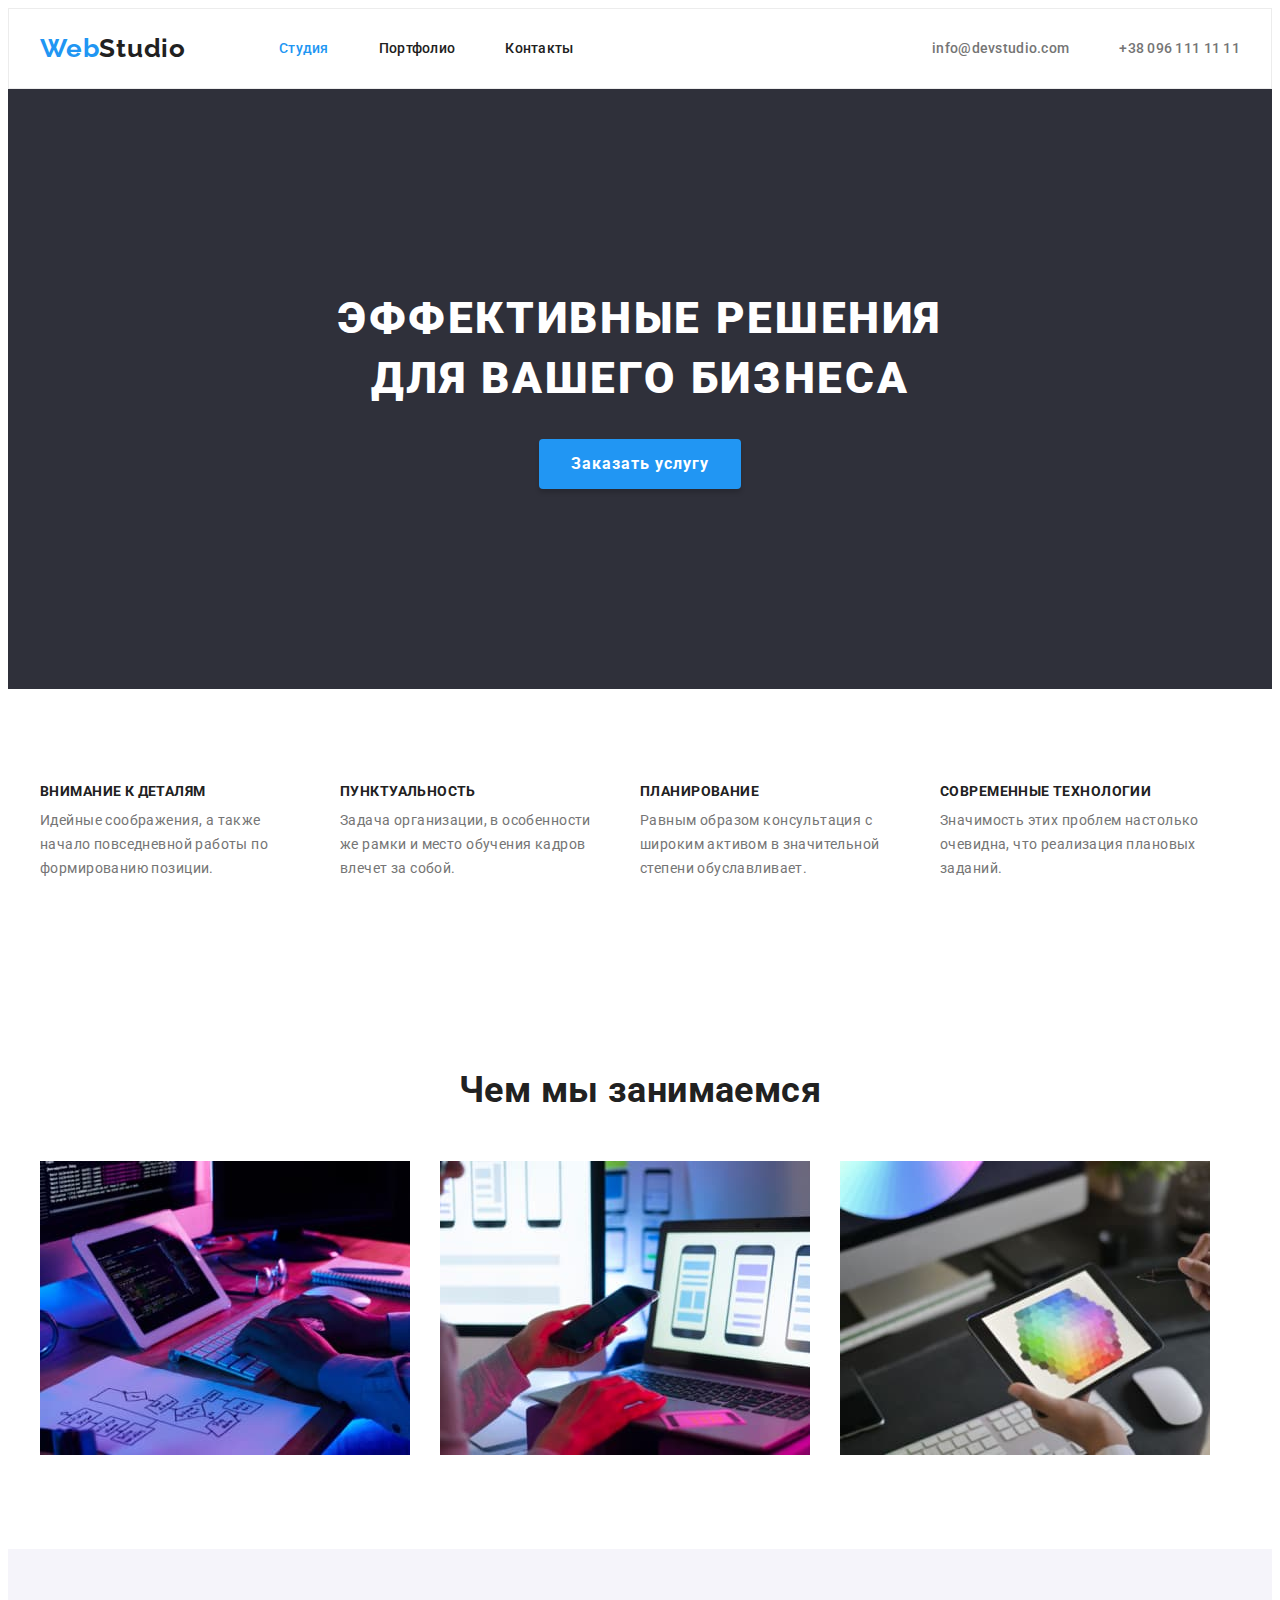
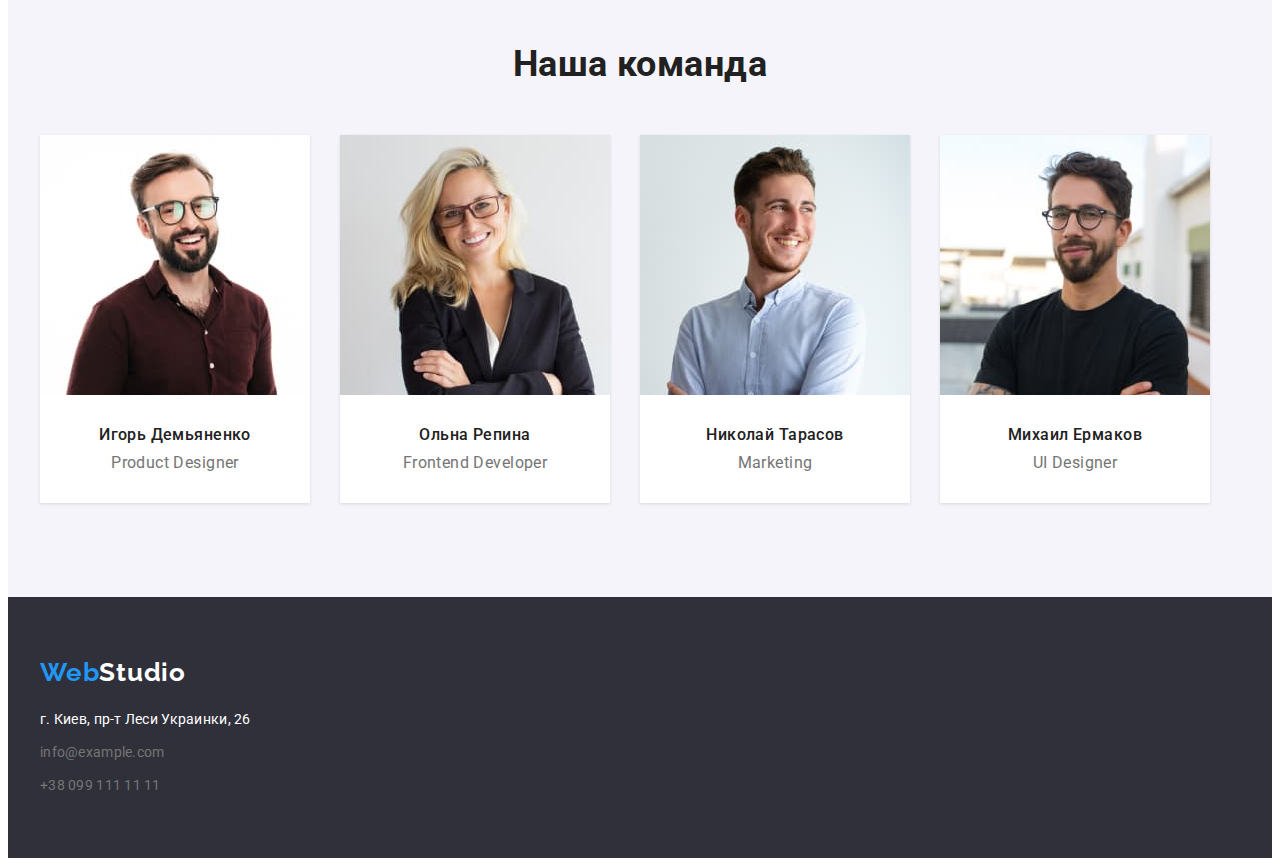
==== index.html @ 75e48bdc "clone from v.007" ====
<!DOCTYPE html>
<html lang="ru">
  <head>
    <meta charset="UTF-8" />
    <meta http-equiv="X-UA-Compatible" content="IE=edge" />
    <meta name="viewport" content="width=device-width, initial-scale=1.0" />
    <link rel="preconnect" href="https://fonts.googleapis.com" />
    <link rel="preconnect" href="https://fonts.gstatic.com" crossorigin />
    <link
      href="https://fonts.googleapis.com/css2?family=Raleway:wght@700&family=Roboto:wght@400;500;700;900&display=swap"
      rel="stylesheet"
    />
    <link
      rel="stylesheet"
      href="https://cdnjs.cloudflare.com/ajax/libs/modern-normalize/1.1.0/modern-normalize.min.css"
      integrity="sha512-wpPYUAdjBVSE4KJnH1VR1HeZfpl1ub8YT/NKx4PuQ5NmX2tKuGu6U/JRp5y+Y8XG2tV+wKQpNHVUX03MfMFn9Q=="
      crossorigin="anonymous"
      referrerpolicy="no-referrer"
    />
    <link rel="stylesheet" href="./css/styless.css" />
    <title>Студия</title>
  </head>
  <body>
    <header class="header">
      <div class="container">
        <a class="log" href="./index.html"><span class="web">Web</span>Studio</a>
        <nav class="nav">
          <ul class="list">
            <li class="nav-link"><a class="link current" href="./index.html">Студия</a></li>
            <li class="nav-link"><a class="link" href="./portfolio.html">Портфолио</a></li>
            <li class="nav-link"><a class="link" href="#">Контакты</a></li>
          </ul>
        </nav>
        <ul class="list header-contact">
          <li class="contact-link">
            <a class="contact link" href="mailto:info@devstudio.com">info@devstudio.com</a>
          </li>
          <li class="contact-link">
            <a class="contact link" href="tel:+380961111111">+38 096 111 11 11</a>
          </li>
        </ul>
      </div>
    </header>

    <main>
      <section class="hero section">
        <div class="container">
          <h1 class="title">эффективные решения для вашего бизнеса</h1>
          <button class="button" type="button">Заказать услугу</button>
        </div>
      </section>

      <section class="specialties section">
        <div class="container">
          <h2 class="title visually-hidden">Особенности</h2>
          <ul class="list">
            <li class="list-item">
              <h3 class="title">Внимание к деталям</h3>
              <p>
                Идейные соображения, а также начало повседневной работы по формированию позиции.
              </p>
            </li>
            <li class="list-item">
              <h3 class="title">Пунктуальность</h3>
              <p>
                Задача организации, в особенности же рамки и место обучения кадров влечет за собой.
              </p>
            </li>
            <li class="list-item">
              <h3 class="title">Планирование</h3>
              <p>
                Равным образом консультация с широким активом в значительной степени обуславливает.
              </p>
            </li>
            <li class="list-item">
              <h3 class="title">Современные технологии</h3>
              <p>Значимость этих проблем настолько очевидна, что реализация плановых заданий.</p>
            </li>
          </ul>
        </div>
      </section>

      <section class="wework section">
        <div class="container">
          <h2 class="title">Чем мы занимаемся</h2>
          <ul class="list">
            <li class="list-item">
              <img src="./images/work/img-1.jpg" alt="Написание кода" width="370" height="295" />
            </li>
            <li class="list-item">
              <img
                src="./images/work/img-2.jpg"
                alt="Робота з интерфейсом"
                width="370"
                height="295"
              />
            </li>
            <li class="list-item">
              <img
                src="./images/work/img-3.jpg"
                alt="Графическое оформление"
                width="370"
                height="295"
              />
            </li>
          </ul>
        </div>
      </section>

      <section class="team section">
        <div class="container">
          <h2 class="title team-title">Наша команда</h2>
          <ul class="list">
            <li class="list-unit">
              <img
                class="unit-img"
                src="./images/members/member-1.jpg"
                alt="Игорь Демьяненко, дизайнер продукции"
                width="270"
                height="260"
              />
              <div class="text-team-unit">
                <h3 class="title">Игорь Демьяненко</h3>
                <p lang="en">Product Designer</p>
              </div>
            </li>
            <li class="list-unit">
              <img
                class="unit-img"
                src="./images/members/member-2.jpg"
                alt="Ольна Репина, фронтенд-разработчик"
                width="270"
                height="260"
              />
              <div class="text-team-unit">
                <h3 class="title">Ольна Репина</h3>
                <p lang="en">Frontend Developer</p>
              </div>
            </li>
            <li class="list-unit">
              <img
                class="unit-img"
                src="./images/members/member-3.jpg"
                alt="Николай Тарасов, маркетинг"
                width="270"
                height="260"
              />
              <div class="text-team-unit">
                <h3 class="title">Николай Тарасов</h3>
                <p lang="en">Marketing</p>
              </div>
            </li>
            <li class="list-unit">
              <img
                class="unit-img"
                src="./images/members/member-4.jpg"
                alt="Михаил Ермаков, дизайнер пользовательского интерфейса"
                width="270"
                height="260"
              />
              <div class="text-team-unit">
                <h3 class="title">Михаил Ермаков</h3>
                <p lang="en">UI Designer</p>
              </div>
            </li>
          </ul>
        </div>
      </section>
    </main>
    <footer class="footer">
      <div class="container">
        <a class="log" href="./index.html"
          ><span class="web">Web</span><span class="white">Studio</span></a
        >
        <address>
          <ul class="list">
            <li class="footer-list-item">
              <a
                class="link white"
                href="https://goo.gl/maps/G6xnpfV4FDmesNqK6"
                target="_blank"
                rel="noopener noreferrer"
                >г. Киев, пр-т Леси Украинки, 26</a
              >
            </li>
            <li class="footer-list-item">
              <a class="contact link" href="mailto:info@example.com">info@example.com</a>
            </li>
            <li class="footer-list-item">
              <a class="contact link" href="tel:+380991111111">+38 099 111 11 11</a>
            </li>
          </ul>
        </address>
      </div>
    </footer>
  </body>
</html>
---- css/styless.css ----
:root {
  --main-font: 'Roboto';
  --second-font: 'Raleway';
  --title-color: #212121;
  --main-color: #757575;
  --white-color: #ffffff;
  --footercontact-color: rgba(255, 255, 255, 0.6);
  --blue-color: #2196f3;
  --second-background: #2f303a;
  --comand-background: #f5f4fa;
  --hoverbutton-background: #188ce8;
  --border-color: #757575;
  /* сетка */
  --indent: 30px;
  --items: 3;
}

body {
  font-family: var(--main-font), sans-serif;
  font-size: 14px;
  letter-spacing: 0.03em;
  color: var(--main-color);
  background-color: var(--white-color);
}
h1,
h2,
h3,
h4,
p {
  margin: 0px;
}
img {
  display: block;
  max-width: 100%;
  height: auto;
}
address{
  font-style: normal;
}
.container {
  width: 1200px;
 margin: 0 auto;
 padding: 0 15px;
}

.section{
  padding-top: 94px;
  padding-bottom: 94px;
}
.header {
  border: 1px solid #ececec;
  padding: 24px 0px;
}
.list {
  list-style: none;
  margin: 0;
  padding-left: 0;
}
.link,
.log {
  text-decoration: none;
  color: var(--title-color);
}
.header .container {
  display: flex;
  align-items: center;
}
.header .list{
  display: flex;
}

.web {
  color: var(--blue-color);
}

.log {
  font-family: var(--second-font);
  font-style: normal;
  font-weight: 700;
  font-size: 26px;
  line-height: 1.19;
  letter-spacing: 0.03em;
  margin-right: 93px;
}
.contact-link:not(:last-child),
.nav-link:not(:last-child) {
  margin-right: 50px;
}
.nav{
  margin-right: auto;
}
.contact {
  color: var(--main-color);
}
.link{
  font-weight: 500;
  line-height: 1.14;
  letter-spacing: 0.02em;
}
.link:hover,
.link:focus,
.contact:hover,
.contact:focus,
.adress:hover,
.adress:focus {
  color: var(--blue-color);
}
.hero {
  padding: 200px 0;
  text-align: center;
}
.hero,
.footer {
  background-color: var(--second-background);
}
.hero .title {
  color: var(--white-color);
  font-weight: 900;
  font-size: 44px;
  line-height: 1.36;
  text-align: center;
  letter-spacing: 0.06em;
  text-transform: uppercase;
  width: 696px;
  margin: 0 auto;
  margin-bottom: 30px;
}
.button {
  min-width: 200px;
  padding: 10px 32px;
  background-color: var(--blue-color);
  color: var(--white-color);
  border: none;
  border-radius: 4px;
  cursor: pointer;
  font-family: var(--main-font), sans-serif;
  letter-spacing: 0.06em;
  font-weight: 700;
  font-size: 16px;
  line-height: 1.88;
  /* identical to box height,30px or 188% */
  box-shadow: 0px 4px 4px rgba(0, 0, 0, 0.15);
}
.button:hover,
.button:focus {
  background-color: var(--hoverbutton-background);
}
.list-unit {
  background-color: var(--white-color);
  box-shadow: 0px 2px 1px 0px #00000033;
  box-shadow: 0px 1px 1px 0px #00000024;
  box-shadow: 0px 1px 3px 0px #0000001f;
}
.specialties p{
  line-height: 1.71;
  /*24px or 171% */
}
.wework .list,
.specialties .list,
.team .list{
  display: flex;
}
.wework .list-item:not(:last-child){
  margin-right: 30px;
}
.title {
  font-weight: 500;
  font-size: 16px;
  line-height: 1.19;
  /* identical to box height */
  color: var(--title-color);
}
.specialties .title {
  font-weight: 700;
  font-size: 14px;
  text-transform: uppercase;
  margin-bottom: 10px;
}
.specialties .list-item {
  width: 270px;
}
.specialties .list-item:not(:last-child){
  margin-right: 30px;
}

.team {
  /* font-size: 16px;
  line-height: 1.19; */
  /* 19px, identical to box height */
  text-align: center;
  background-color: var(--comand-background);
  padding-top: 94px;
  padding-bottom: 94px;
}

.wework .title,
.team-title {
  font-weight: 700;
  font-size: 36px;
  line-height: 1.17;
  text-align: center;
  margin-bottom: 50px;
}
.text-team-unit{
  padding-top: 30px;
  padding-bottom: 30px;
}
.list-unit:not(:last-child){
  margin-right: 30px;
}
.list-unit .title {
  margin-bottom: 10px;
}
.team p{
  font-weight: 400;
font-size: 16px;
line-height: 1.18;
}
.footer {
  padding-top: 60px;
  padding-bottom: 60px;
}
.footer .log{
  display: block;
  margin-right: 0;
  margin-bottom: 20px;
}
.footer .link{
  font-weight: 400;
  font-size: 14px;
  line-height: 1.71;
}
.footer .footer-list-item:not(:last-child) {
  margin-bottom: 9px;
}
.footer.contact {
  color: var(--footercontact-color);
}
.white {
  color: var(--white-color);
}

/* Portfolio */
.portfolio {
  padding-top: 94px;
  padding-bottom: 94px;
}
.list-filtr {
  display: flex;
  justify-content: center;
  margin-bottom: 50px;
}
.filtr {
  display: flex;
  font-family: var(--main-font), sans-serif;
  color: var(--title-color);
  background-color: var(--comand-background);
  border-radius: 4px;
  border: none;
  cursor: pointer;
  letter-spacing: 0.03em;
  font-weight: 500;
  font-size: 16px;
  line-height: 1.62;
  /* identical to box height, or 162% */
  text-align: center;
  padding: 6px 22px;
}
.filtr:hover,
.filtr:focus {
  color: var(--white-color);
  background-color: var(--blue-color);
  box-shadow: 0px 2px 2px 0px #0000001f;
  box-shadow: 0px 1px 2px 0px #00000014;
  box-shadow: 0px 3px 1px 0px #0000001a;
}
.list-filtr-unit:not(:last-child) {
  margin-right: 10px;
}
.list-article {
  display: flex;
  flex-wrap: wrap;
  margin: calc(-1 * var(--indent) / 2);
}
.article {
  flex-basis: calc((100% - var(--indent) * var(--items)) / var(--items));
  margin: calc(var(--indent) / 2);
}
.article-text {
  border: 1px solid #eeeeee;
  border-top: none;
  padding: 20px 24px;
}
.article .title {
  font-weight: 700;
  font-size: 18px;
  line-height: 2;
  /* identical to box height, or 200% */
  margin-bottom: 4px;
}
.article .text {
  font-weight: 400;
  font-size: 16px;
  line-height: 1.88;
  /* identical to box height, or 188% */
}
.visually-hidden {
  position: absolute;
  width: 1px;
  height: 1px;
  margin: -1px;
  border: 0;
  padding: 0;
  white-space: nowrap;
  clip-path: inset(100%);
  clip: rect(0 0 0 0);
  overflow: hidden;
}
.current {
  color: var(--blue-color);
}
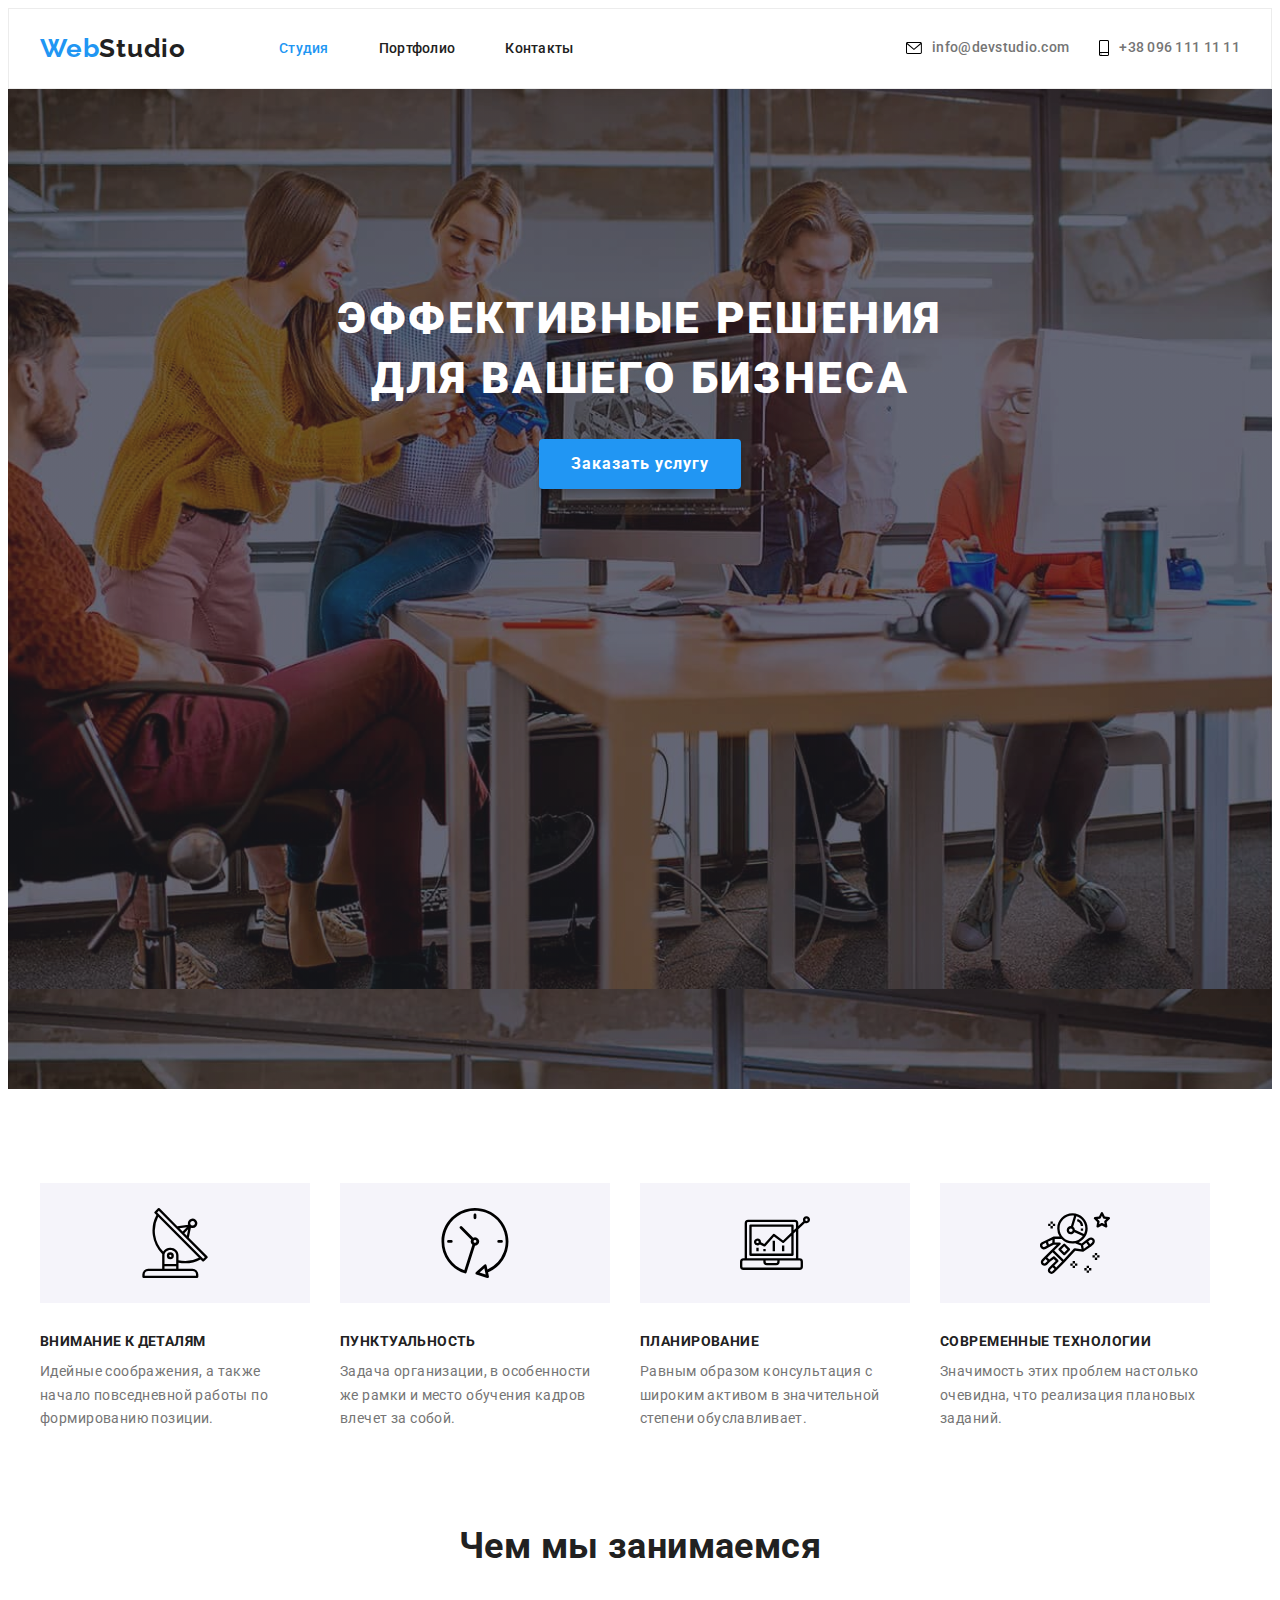
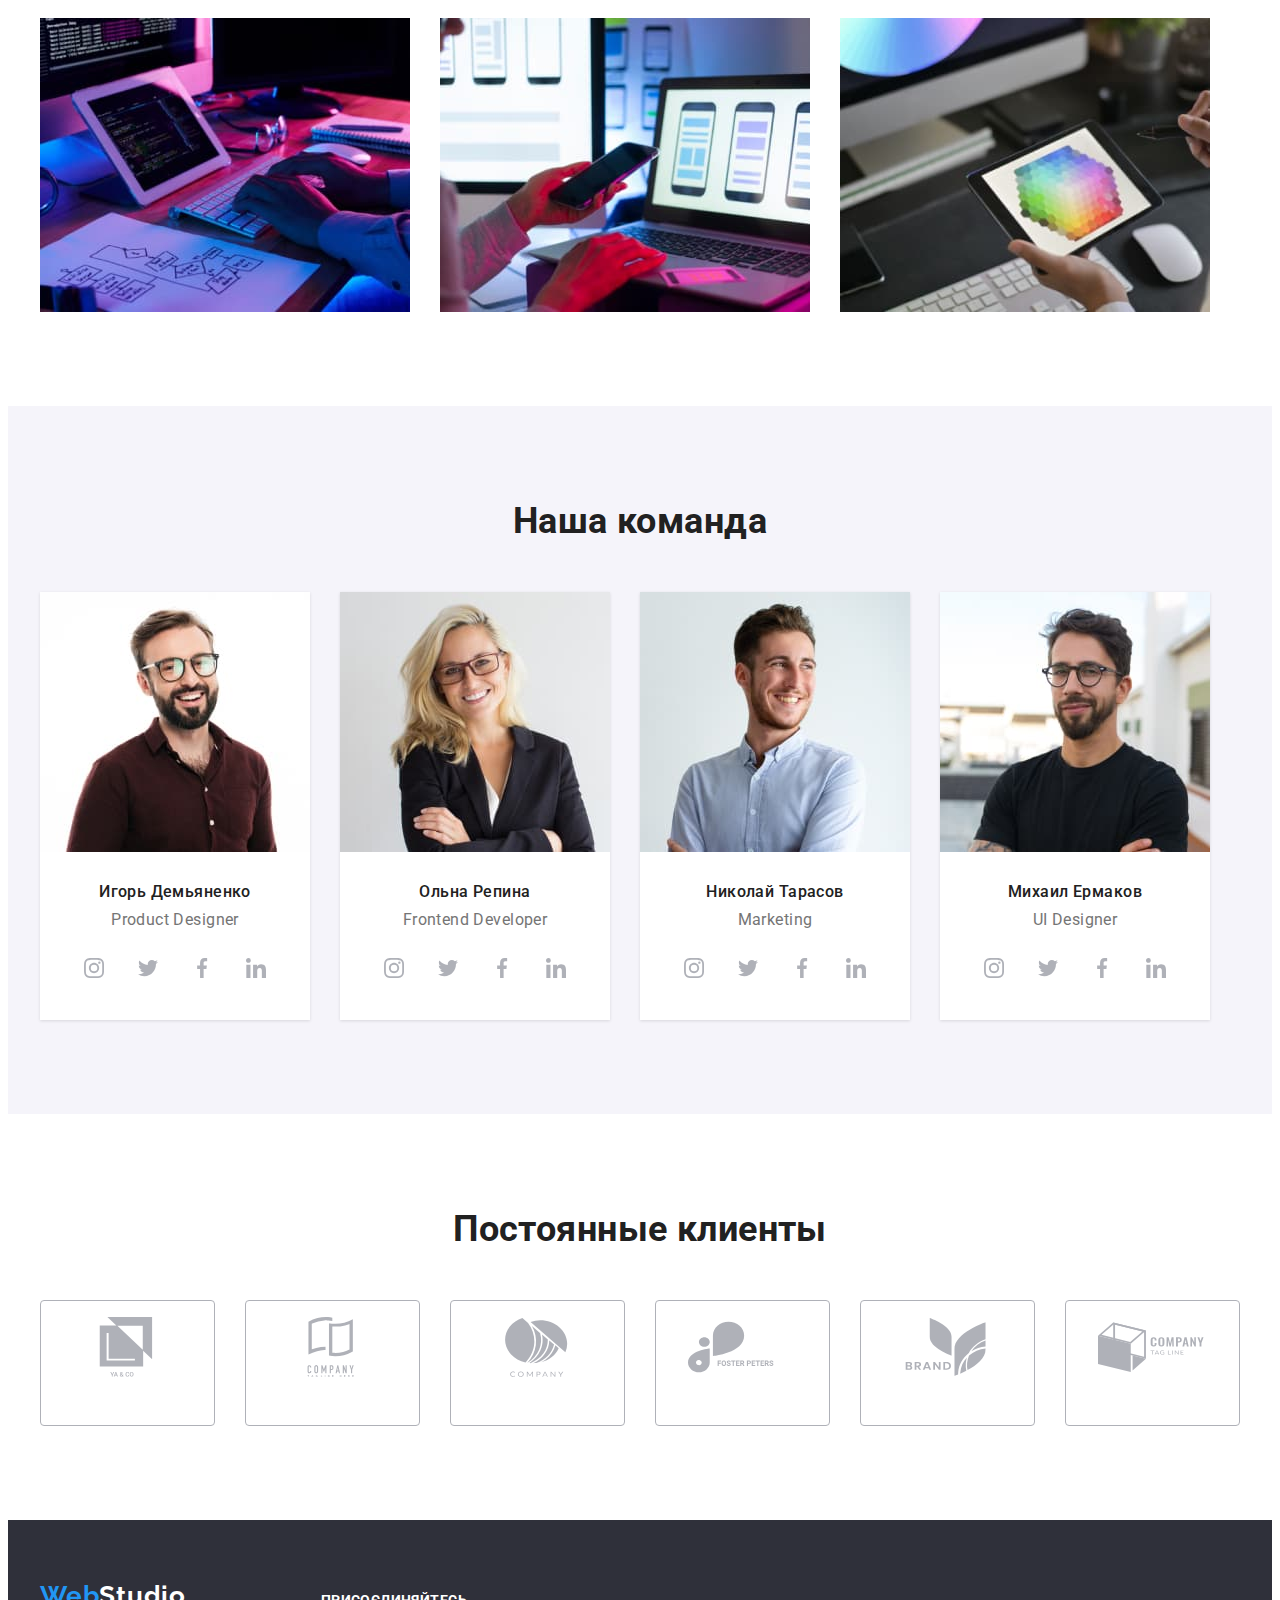
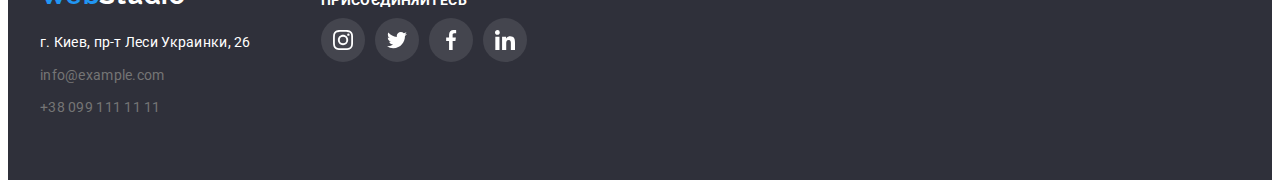
==== commit b0f0af9e: "v.009" ====
--- a/index.html
+++ b/index.html
@@ -33,10 +33,19 @@
         </nav>
         <ul class="list header-contact">
           <li class="contact-link">
-            <a class="contact link" href="mailto:info@devstudio.com">info@devstudio.com</a>
+            <a class="contact link" href="mailto:info@devstudio.com"
+              ><svg class="icon-mail" width="16" height="12">
+                <use href="./images/icons.svg#icon-mail"></use>
+              </svg>
+              info@devstudio.com</a
+            >
           </li>
           <li class="contact-link">
-            <a class="contact link" href="tel:+380961111111">+38 096 111 11 11</a>
+            <a class="contact link" href="tel:+380961111111"
+              ><svg class="icon-phone" width="10" height="16">
+                <use href="./images/icons.svg#icon-phone"></use></svg
+              >+38 096 111 11 11</a
+            >
           </li>
         </ul>
       </div>
@@ -55,24 +64,44 @@
           <h2 class="title visually-hidden">Особенности</h2>
           <ul class="list">
             <li class="list-item">
+              <div class="spec-icon-area">
+                <svg class="spec-icon" width="70" height="70">
+                  <use href="./images/icons.svg#icon-antenna"></use>
+                </svg>
+              </div>
               <h3 class="title">Внимание к деталям</h3>
               <p>
                 Идейные соображения, а также начало повседневной работы по формированию позиции.
               </p>
             </li>
             <li class="list-item">
+              <div class="spec-icon-area">
+                <svg class="spec-icon" width="70" height="70">
+                  <use href="./images/icons.svg#icon-clock"></use>
+                </svg>
+              </div>
               <h3 class="title">Пунктуальность</h3>
               <p>
                 Задача организации, в особенности же рамки и место обучения кадров влечет за собой.
               </p>
             </li>
             <li class="list-item">
+              <div class="spec-icon-area">
+                <svg class="spec-icon" width="70" height="70">
+                  <use href="./images/icons.svg#icon-diagram"></use>
+                </svg>
+              </div>
               <h3 class="title">Планирование</h3>
               <p>
                 Равным образом консультация с широким активом в значительной степени обуславливает.
               </p>
             </li>
             <li class="list-item">
+              <div class="spec-icon-area">
+                <svg class="spec-icon" width="70" height="70">
+                  <use href="./images/icons.svg#icon-astronaut"></use>
+                </svg>
+              </div>
               <h3 class="title">Современные технологии</h3>
               <p>Значимость этих проблем настолько очевидна, что реализация плановых заданий.</p>
             </li>
@@ -123,6 +152,65 @@
                 <h3 class="title">Игорь Демьяненко</h3>
                 <p lang="en">Product Designer</p>
               </div>
+              <div>
+                <ul class="list list-social">
+                  <li>
+                    <a
+                      class="social-team-link link"
+                      href="#"
+                      target="_blank"
+                      rel="noopener noreferrer"
+                      aria-label=""
+                    >
+                      <svg class="social-icon" width="20" height="20">
+                        <use href="./images/icons.svg#icon-instagram"></use>
+                      </svg>
+                    </a>
+                  </li>
+
+                  <li>
+                    <a
+                      class="social-team-link link"
+                      href="#"
+                      target="_blank"
+                      rel="noopener noreferrer"
+                      aria-label=""
+                    >
+                      <svg class="social-icon" width="20" height="20">
+                        <use href="./images/icons.svg#icon-twitter"></use>
+                      </svg>
+                    </a>
+                  </li>
+
+                  <li>
+                    <a
+                      class="social-team-link link"
+                      href="#"
+                      target="_blank"
+                      rel="noopener noreferrer"
+                      aria-label=""
+                    >
+                      <svg class="social-icon" width="20" height="20">
+                        <use href="./images/icons.svg#icon-facebook"></use>
+                      </svg>
+                    </a>
+                  </li>
+
+                  <li>
+                    <a
+                      class="social-team-link link"
+                      href="#"
+                      target="_blank"
+                      rel="noopener noreferrer"
+                      aria-label=""
+                    >
+                      <svg class="social-icon" width="20" height="20">
+                        <use href="./images/icons.svg#icon-linkedin"></use>
+                      </svg>
+                    </a>
+                  </li>
+                </ul>
+              </div>
             </li>
             <li class="list-unit">
               <img
@@ -136,6 +224,65 @@
                 <h3 class="title">Ольна Репина</h3>
                 <p lang="en">Frontend Developer</p>
               </div>
+              <div>
+                <ul class="list list-social">
+                  <li>
+                    <a
+                      class="social-team-link link"
+                      href="#"
+                      target="_blank"
+                      rel="noopener noreferrer"
+                      aria-label=""
+                    >
+                      <svg class="social-icon" width="20" height="20">
+                        <use href="./images/icons.svg#icon-instagram"></use>
+                      </svg>
+                    </a>
+                  </li>
+
+                  <li>
+                    <a
+                      class="social-team-link link"
+                      href="#"
+                      target="_blank"
+                      rel="noopener noreferrer"
+                      aria-label=""
+                    >
+                      <svg class="social-icon" width="20" height="20">
+                        <use href="./images/icons.svg#icon-twitter"></use>
+                      </svg>
+                    </a>
+                  </li>
+
+                  <li>
+                    <a
+                      class="social-team-link link"
+                      href="#"
+                      target="_blank"
+                      rel="noopener noreferrer"
+                      aria-label=""
+                    >
+                      <svg class="social-icon" width="20" height="20">
+                        <use href="./images/icons.svg#icon-facebook"></use>
+                      </svg>
+                    </a>
+                  </li>
+
+                  <li>
+                    <a
+                      class="social-team-link link"
+                      href="#"
+                      target="_blank"
+                      rel="noopener noreferrer"
+                      aria-label=""
+                    >
+                      <svg class="social-icon" width="20" height="20">
+                        <use href="./images/icons.svg#icon-linkedin"></use>
+                      </svg>
+                    </a>
+                  </li>
+                </ul>
+              </div>
             </li>
             <li class="list-unit">
               <img
@@ -149,6 +296,65 @@
                 <h3 class="title">Николай Тарасов</h3>
                 <p lang="en">Marketing</p>
               </div>
+              <div>
+                <ul class="list list-social">
+                  <li>
+                    <a
+                      class="social-team-link link"
+                      href="#"
+                      target="_blank"
+                      rel="noopener noreferrer"
+                      aria-label=""
+                    >
+                      <svg class="social-icon" width="20" height="20">
+                        <use href="./images/icons.svg#icon-instagram"></use>
+                      </svg>
+                    </a>
+                  </li>
+
+                  <li>
+                    <a
+                      class="social-team-link link"
+                      href="#"
+                      target="_blank"
+                      rel="noopener noreferrer"
+                      aria-label=""
+                    >
+                      <svg class="social-icon" width="20" height="20">
+                        <use href="./images/icons.svg#icon-twitter"></use>
+                      </svg>
+                    </a>
+                  </li>
+
+                  <li>
+                    <a
+                      class="social-team-link link"
+                      href="#"
+                      target="_blank"
+                      rel="noopener noreferrer"
+                      aria-label=""
+                    >
+                      <svg class="social-icon" width="20" height="20">
+                        <use href="./images/icons.svg#icon-facebook"></use>
+                      </svg>
+                    </a>
+                  </li>
+
+                  <li>
+                    <a
+                      class="social-team-link link"
+                      href="#"
+                      target="_blank"
+                      rel="noopener noreferrer"
+                      aria-label=""
+                    >
+                      <svg class="social-icon" width="20" height="20">
+                        <use href="./images/icons.svg#icon-linkedin"></use>
+                      </svg>
+                    </a>
+                  </li>
+                </ul>
+              </div>
             </li>
             <li class="list-unit">
               <img
@@ -162,35 +368,241 @@
                 <h3 class="title">Михаил Ермаков</h3>
                 <p lang="en">UI Designer</p>
               </div>
-            </li>
+              <div>
+                <ul class="list list-social">
+                  <li>
+                    <a
+                      class="social-team-link link"
+                      href="#"
+                      target="_blank"
+                      rel="noopener noreferrer"
+                      aria-label=""
+                    >
+                      <svg class="social-icon" width="20" height="20">
+                        <use href="./images/icons.svg#icon-instagram"></use>
+                      </svg>
+                    </a>
+                  </li>
+
+                  <li>
+                    <a
+                      class="social-team-link link"
+                      href="#"
+                      target="_blank"
+                      rel="noopener noreferrer"
+                      aria-label=""
+                    >
+                      <svg class="social-icon" width="20" height="20">
+                        <use href="./images/icons.svg#icon-twitter"></use>
+                      </svg>
+                    </a>
+                  </li>
+
+                  <li>
+                    <a
+                      class="social-team-link link"
+                      href="#"
+                      target="_blank"
+                      rel="noopener noreferrer"
+                      aria-label=""
+                    >
+                      <svg class="social-icon" width="20" height="20">
+                        <use href="./images/icons.svg#icon-facebook"></use>
+                      </svg>
+                    </a>
+                  </li>
+
+                  <li>
+                    <a
+                      class="social-team-link link"
+                      href="#"
+                      target="_blank"
+                      rel="noopener noreferrer"
+                      aria-label=""
+                    >
+                      <svg class="social-icon" width="20" height="20">
+                        <use href="./images/icons.svg#icon-linkedin"></use>
+                      </svg>
+                    </a>
+                  </li>
+                </ul>
+              </div>
+            </li>
+          </ul>
+        </div>
+      </section>
+      <section class="section clients">
+        <div class="container">
+          <h2 class="title client-title">Постоянные клиенты</h2>
+          <ul class="list">
+            <il class="clients-item">
+              <a
+                class="client-link link"
+                href="#"
+                target="_blank"
+                rel="noopener noreferrer"
+                aria-label=""
+              >
+                <svg class="client-icon" width="106" height="60">
+                  <use href="./images/icons.svg#icon-group1"></use>
+                </svg>
+              </a>
+            </il>
+            <il class="clients-item">
+              <a
+                class="client-link link"
+                href="#"
+                target="_blank"
+                rel="noopener noreferrer"
+                aria-label=""
+              >
+                <svg class="client-icon" width="106" height="60">
+                  <use href="./images/icons.svg#icon-group2"></use>
+                </svg>
+              </a>
+            </il>
+            <il class="clients-item">
+              <a
+                class="client-link link"
+                href="#"
+                target="_blank"
+                rel="noopener noreferrer"
+                aria-label=""
+              >
+                <svg class="client-icon" width="106" height="60">
+                  <use href="./images/icons.svg#icon-group3"></use>
+                </svg>
+              </a>
+            </il>
+            <il class="clients-item">
+              <a
+                class="client-link link"
+                href="#"
+                target="_blank"
+                rel="noopener noreferrer"
+                aria-label=""
+              >
+                <svg class="client-icon" width="106" height="60">
+                  <use href="./images/icons.svg#icon-group4"></use>
+                </svg>
+              </a>
+            </il>
+            <il class="clients-item">
+              <a
+                class="client-link link"
+                href="#"
+                target="_blank"
+                rel="noopener noreferrer"
+                aria-label=""
+              >
+                <svg class="client-icon" width="106" height="60">
+                  <use href="./images/icons.svg#icon-group5"></use>
+                </svg>
+              </a>
+            </il>
+            <il class="clients-item">
+              <a
+                class="client-link link"
+                href="#"
+                target="_blank"
+                rel="noopener noreferrer"
+                aria-label=""
+              >
+                <svg class="client-icon" width="106" height="60">
+                  <use href="./images/icons.svg#icon-group6"></use>
+                </svg>
+              </a>
+            </il>
           </ul>
         </div>
       </section>
     </main>
     <footer class="footer">
       <div class="container">
-        <a class="log" href="./index.html"
-          ><span class="web">Web</span><span class="white">Studio</span></a
-        >
-        <address>
-          <ul class="list">
-            <li class="footer-list-item">
-              <a
-                class="link white"
-                href="https://goo.gl/maps/G6xnpfV4FDmesNqK6"
-                target="_blank"
-                rel="noopener noreferrer"
-                >г. Киев, пр-т Леси Украинки, 26</a
-              >
-            </li>
-            <li class="footer-list-item">
-              <a class="contact link" href="mailto:info@example.com">info@example.com</a>
-            </li>
-            <li class="footer-list-item">
-              <a class="contact link" href="tel:+380991111111">+38 099 111 11 11</a>
+        <div class="adress">
+          <a class="log" href="./index.html"
+            ><span class="web">Web</span><span class="white">Studio</span></a
+          >
+          <address>
+            <ul class="list">
+              <li class="footer-list-item">
+                <a
+                  class="link white"
+                  href="https://goo.gl/maps/G6xnpfV4FDmesNqK6"
+                  target="_blank"
+                  rel="noopener noreferrer"
+                  >г. Киев, пр-т Леси Украинки, 26</a
+                >
+              </li>
+              <li class="footer-list-item">
+                <a class="contact link" href="mailto:info@example.com">info@example.com</a>
+              </li>
+              <li class="footer-list-item">
+                <a class="contact link" href="tel:+380991111111">+38 099 111 11 11</a>
+              </li>
+            </ul>
+          </address>
+        </div>
+        <div class="join">
+          <h3 class="title">Присоєдиняйтесь</h3>
+          <ul class="list list-social">
+            <li>
+              <a
+                class="social-team-link link"
+                href="#"
+                target="_blank"
+                rel="noopener noreferrer"
+                aria-label=""
+              >
+                <svg class="social-icon" width="20" height="20">
+                  <use href="./images/icons.svg#icon-instagram"></use>
+                </svg>
+              </a>
+            </li>
+
+            <li>
+              <a
+                class="social-team-link link"
+                href="#"
+                target="_blank"
+                rel="noopener noreferrer"
+                aria-label=""
+              >
+                <svg class="social-icon" width="20" height="20">
+                  <use href="./images/icons.svg#icon-twitter"></use>
+                </svg>
+              </a>
+            </li>
+
+            <li>
+              <a
+                class="social-team-link link"
+                href="#"
+                target="_blank"
+                rel="noopener noreferrer"
+                aria-label=""
+              >
+                <svg class="social-icon" width="20" height="20">
+                  <use href="./images/icons.svg#icon-facebook"></use>
+                </svg>
+              </a>
+            </li>
+
+            <li>
+              <a
+                class="social-team-link link"
+                href="#"
+                target="_blank"
+                rel="noopener noreferrer"
+                aria-label=""
+              >
+                <svg class="social-icon" width="20" height="20">
+                  <use href="./images/icons.svg#icon-linkedin"></use>
+                </svg>
+              </a>
             </li>
           </ul>
-        </address>
+        </div>
       </div>
     </footer>
   </body>
--- a/css/styless.css
+++ b/css/styless.css
@@ -13,6 +13,7 @@
   /* сетка */
   --indent: 30px;
   --items: 3;
+  --main-icon-color: #afb1b8;
 }
 
 body {
@@ -34,16 +35,16 @@
   max-width: 100%;
   height: auto;
 }
-address{
+address {
   font-style: normal;
 }
 .container {
   width: 1200px;
- margin: 0 auto;
- padding: 0 15px;
-}
-
-.section{
+  margin: 0 auto;
+  padding: 0 15px;
+}
+
+.section {
   padding-top: 94px;
   padding-bottom: 94px;
 }
@@ -65,7 +66,7 @@
   display: flex;
   align-items: center;
 }
-.header .list{
+.header .list {
   display: flex;
 }
 
@@ -82,17 +83,24 @@
   letter-spacing: 0.03em;
   margin-right: 93px;
 }
-.contact-link:not(:last-child),
+.contact-link:not(:last-child) {
+  margin-right: 30px;
+}
 .nav-link:not(:last-child) {
   margin-right: 50px;
 }
-.nav{
+.nav {
   margin-right: auto;
 }
 .contact {
   color: var(--main-color);
 }
-.link{
+.header .contact {
+  display: flex;
+  align-items: center;
+  gap: 10px;
+}
+.link {
   font-weight: 500;
   line-height: 1.14;
   letter-spacing: 0.02em;
@@ -104,10 +112,19 @@
 .adress:hover,
 .adress:focus {
   color: var(--blue-color);
+  fill: var(--blue-color);
 }
 .hero {
+  max-width: 1600px;
+  height: 600px;
+  margin-left: auto;
+  margin-right: auto;
   padding: 200px 0;
   text-align: center;
+  background-image: linear-gradient(#2f303a66 0%, #2f303a66 100%),
+    url(../images/background-hero.jpg);
+  background-position: top -100px center;
+  background-size: cover;
 }
 .hero,
 .footer {
@@ -151,17 +168,27 @@
   box-shadow: 0px 1px 1px 0px #00000024;
   box-shadow: 0px 1px 3px 0px #0000001f;
 }
-.specialties p{
+.specialties p {
   line-height: 1.71;
   /*24px or 171% */
 }
 .wework .list,
 .specialties .list,
-.team .list{
-  display: flex;
-}
-.wework .list-item:not(:last-child){
+.team .list,
+.clients .list {
+  display: flex;
+}
+.wework {
+  padding-top: 0;
+}
+.wework .list-item:not(:last-child) {
   margin-right: 30px;
+}
+.spec-icon-area {
+  display: flex;
+  padding: 25px 100px;
+  background-color: var(--comand-background);
+  margin-bottom: 30px;
 }
 .title {
   font-weight: 500;
@@ -170,6 +197,7 @@
   /* identical to box height */
   color: var(--title-color);
 }
+.join .title,
 .specialties .title {
   font-weight: 700;
   font-size: 14px;
@@ -179,7 +207,7 @@
 .specialties .list-item {
   width: 270px;
 }
-.specialties .list-item:not(:last-child){
+.specialties .list-item:not(:last-child) {
   margin-right: 30px;
 }
 
@@ -194,38 +222,121 @@
 }
 
 .wework .title,
-.team-title {
+.team-title,
+.clients .title {
   font-weight: 700;
   font-size: 36px;
   line-height: 1.17;
   text-align: center;
   margin-bottom: 50px;
 }
-.text-team-unit{
+
+.text-team-unit {
   padding-top: 30px;
+  margin-bottom: 16px;
+}
+.list-unit {
   padding-bottom: 30px;
-}
-.list-unit:not(:last-child){
+  box-shadow: 0px 2px 1px 0px #00000033;
+  box-shadow: 0px 1px 1px 0px #00000024;
+  box-shadow: 0px 1px 3px 0px #0000001f;
+}
+.list-unit:not(:last-child) {
   margin-right: 30px;
 }
 .list-unit .title {
   margin-bottom: 10px;
 }
-.team p{
+.team p {
   font-weight: 400;
-font-size: 16px;
-line-height: 1.18;
+  font-size: 16px;
+  line-height: 1.18;
+}
+.list-social {
+  justify-content: center;
+  gap: 10px;
+}
+.social-team-link {
+  display: flex;
+  justify-content: center;
+  align-items: center;
+  width: 44px;
+  height: 44px;
+}
+.social-icon,
+.client-icon {
+  fill: var(--main-icon-color);
+}
+.social-team-link:hover,
+.social-team-link:focus {
+  background-color: var(--blue-color);
+  border-radius: 50%;
+}
+.social-team-link:hover .social-icon,
+.social-team-link:focus .social-icon {
+  fill: var(--white-color);
+}
+.clients .list {
+  justify-content: center;
+  align-items: center;
+  gap: 30px;
+}
+.clients-item {
+  width: 170px;
+  height: 92px;
+  padding: 16px 32px;
+  border: 1px solid #afb1b8;
+  border-radius: 4px;
+}
+
+.clients-item:hover,
+.clients-item:focus {
+  border-color: var(--blue-color);
+}
+.client-link:hover .client-icon,
+.client-link:focus .client-icon {
+  fill: var(--blue-color);
 }
 .footer {
   padding-top: 60px;
   padding-bottom: 60px;
 }
-.footer .log{
+.footer .container {
+  display: flex;
+}
+.adress {
+  margin-right: 70px;
+}
+.join {
+  display: flex;
+  flex-direction: column;
+  padding-top: 12px;
+}
+.join .title {
+  color: var(--white-color);
+}
+
+.join .list {
+  display: flex;
+}
+.join .social-icon {
+  fill: var(--white-color);
+}
+.join .social-team-link {
+  border-radius: 50%;
+  background-color: #ffffff1a;
+}
+
+.join .social-team-link:hover,
+.join .social-team-link:focus {
+  background-color: var(--blue-color);
+}
+.footer .log {
   display: block;
   margin-right: 0;
   margin-bottom: 20px;
 }
-.footer .link{
+.footer .link {
   font-weight: 400;
   font-size: 14px;
   line-height: 1.71;
@@ -286,6 +397,12 @@
   flex-basis: calc((100% - var(--indent) * var(--items)) / var(--items));
   margin: calc(var(--indent) / 2);
 }
+.article:hover,
+.article:focus {
+  box-shadow: 1px 4px 6px 0px #00000029;
+  box-shadow: 0px 4px 4px 0px #0000000f;
+  box-shadow: 0px 1px 1px 0px #0000001f;
+}
 .article-text {
   border: 1px solid #eeeeee;
   border-top: none;
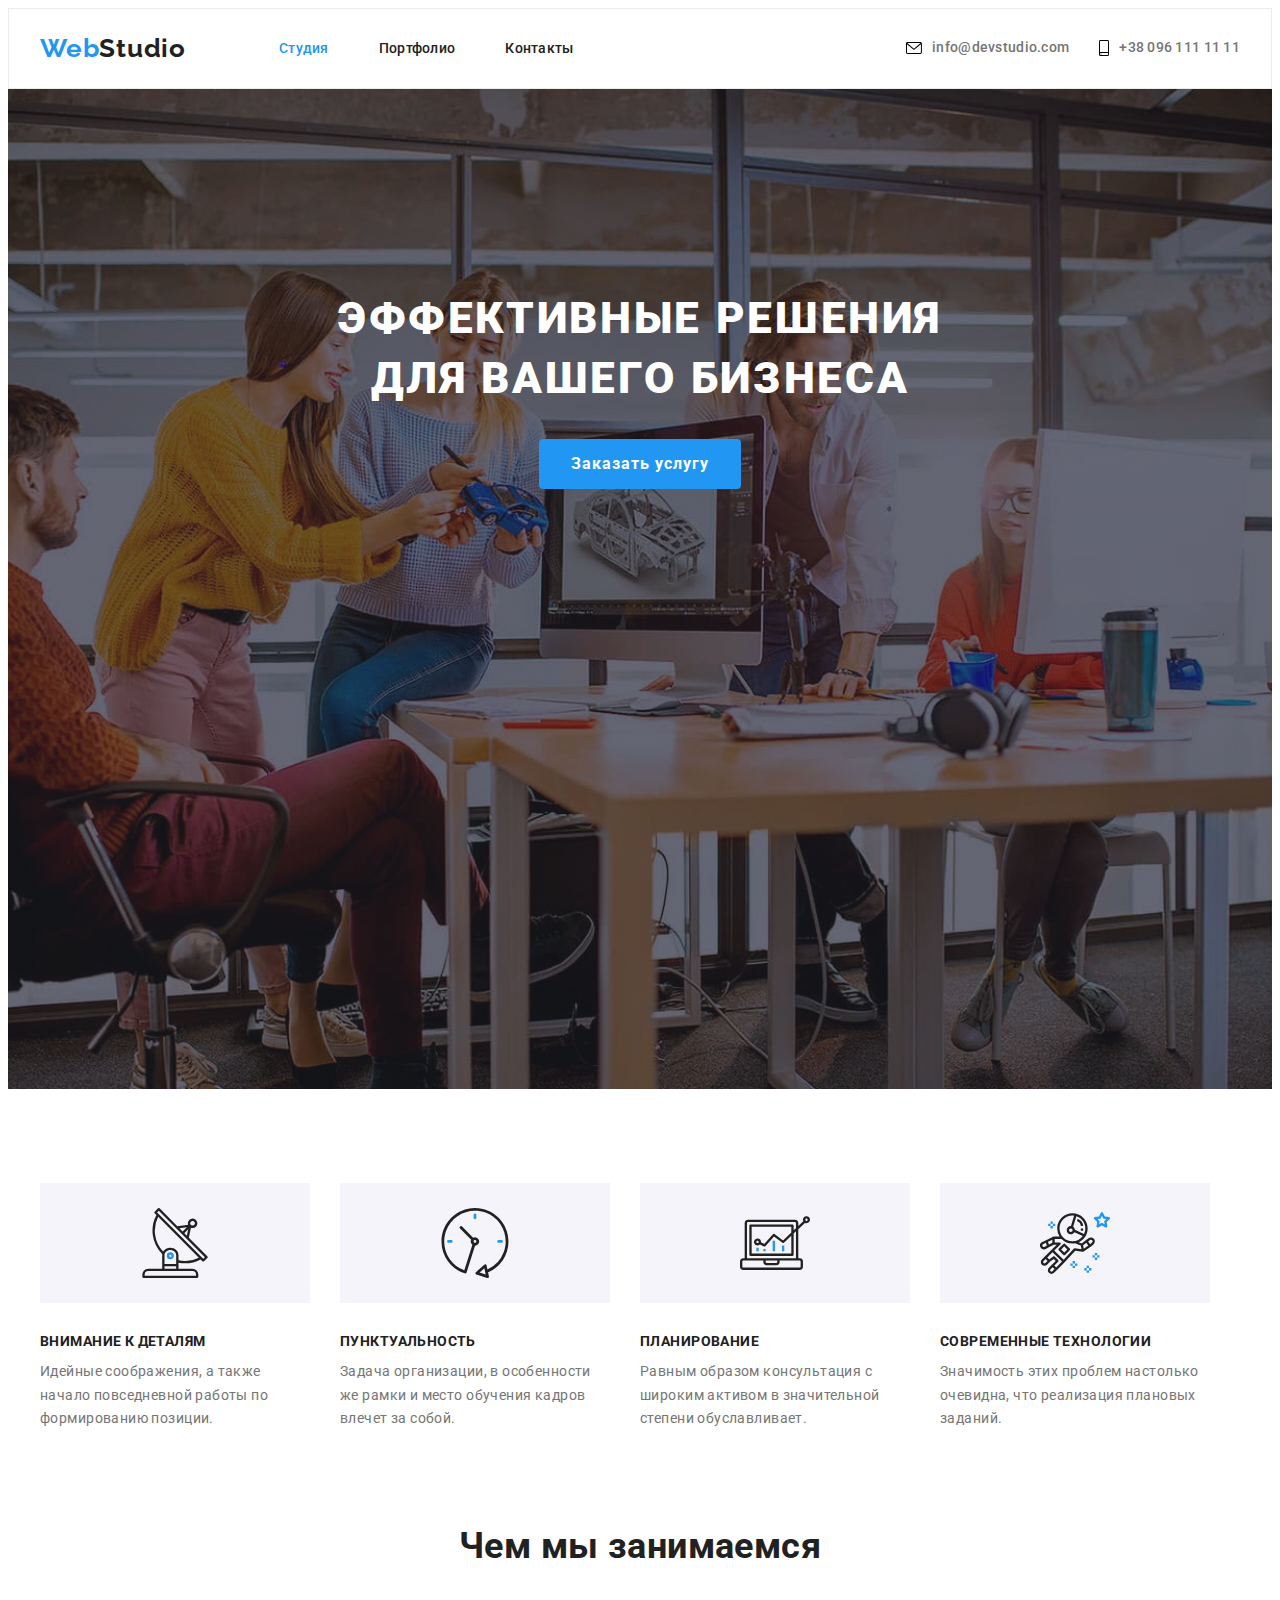
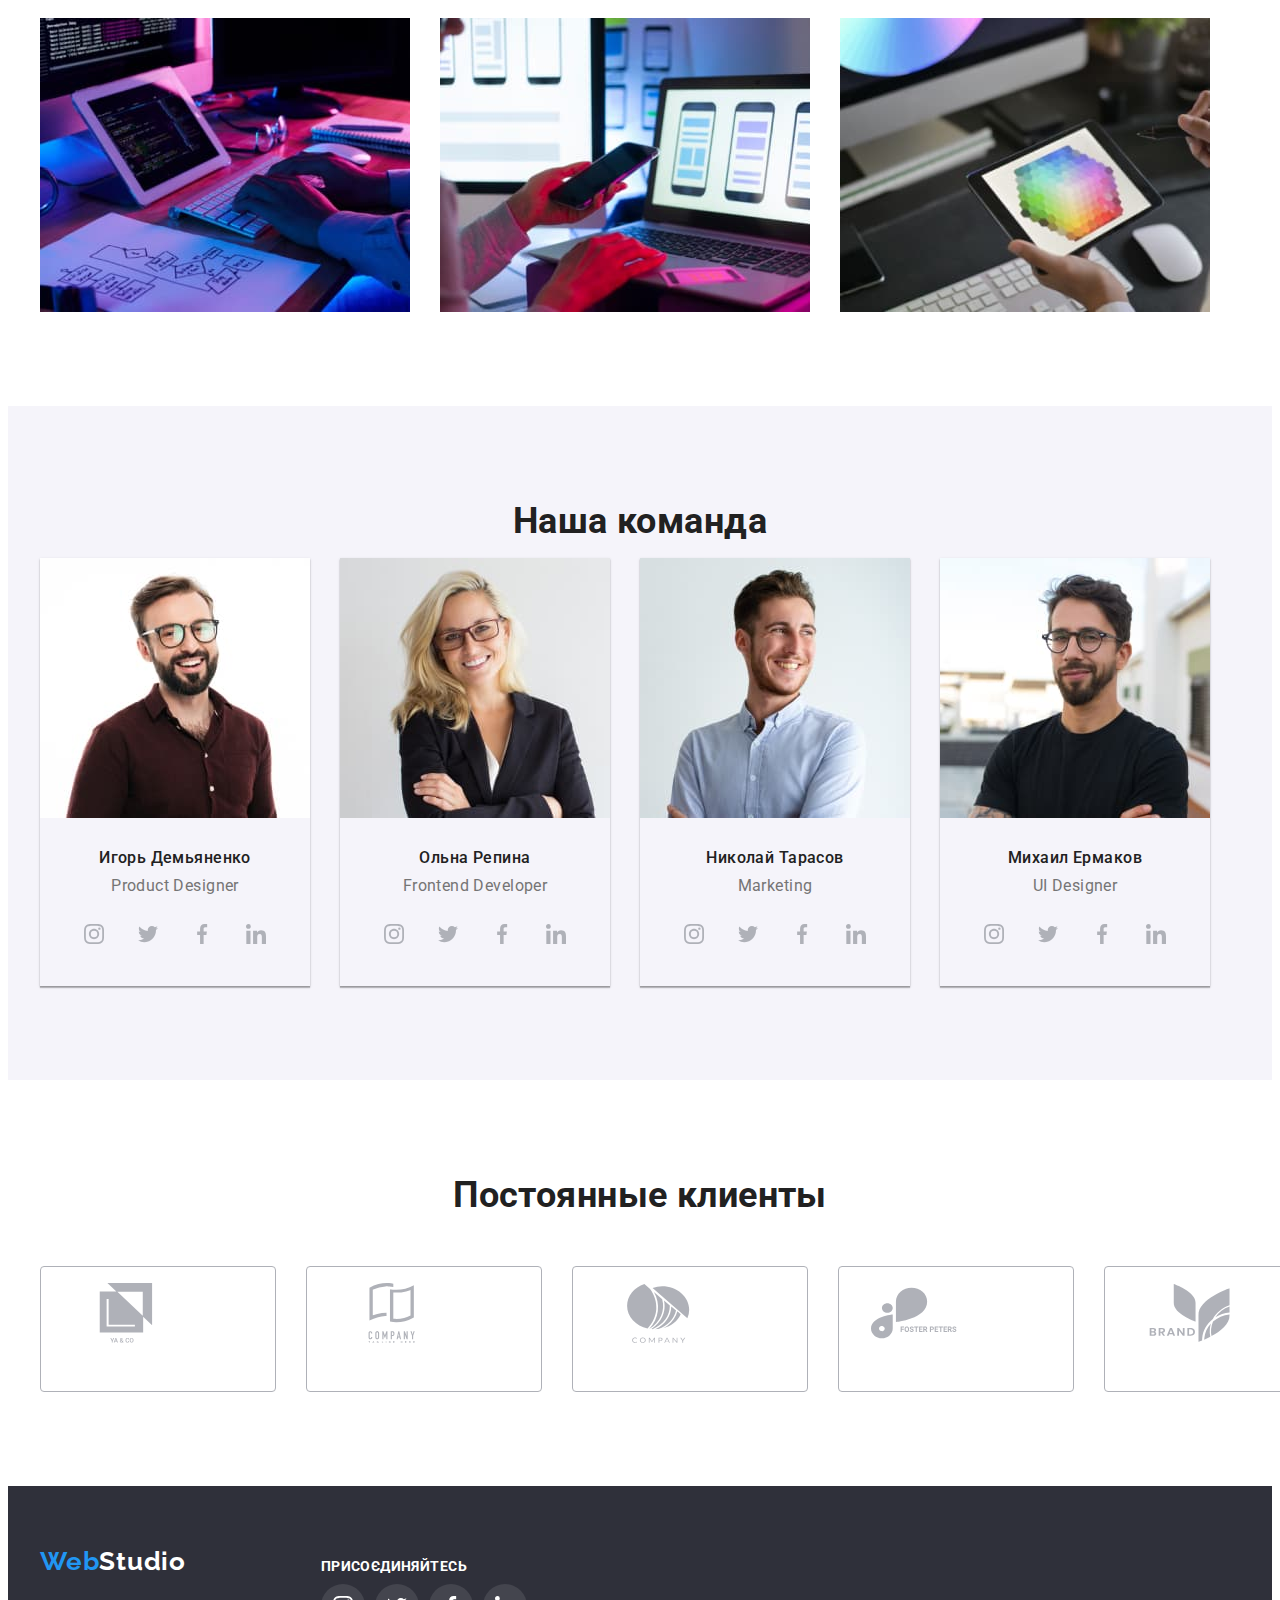
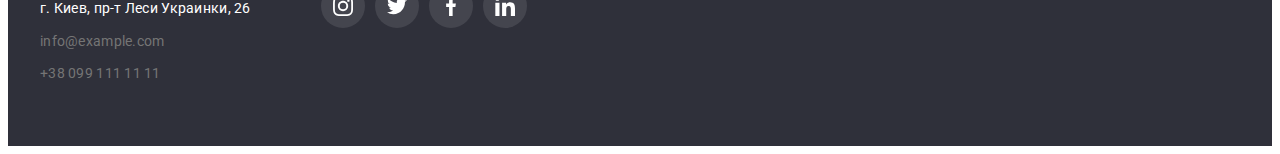
==== commit 7396fe87: "v.010" ====
--- a/index.html
+++ b/index.html
@@ -151,12 +151,10 @@
               <div class="text-team-unit">
                 <h3 class="title">Игорь Демьяненко</h3>
                 <p lang="en">Product Designer</p>
-              </div>
-              <div>
                 <ul class="list list-social">
-                  <li>
-                    <a
-                      class="social-team-link link"
+                  <li class="social-unit">
+                    <a
+                      class="social-team-link"
                       href="#"
                       target="_blank"
                       rel="noopener noreferrer"
@@ -168,9 +166,9 @@
                     </a>
                   </li>
 
-                  <li>
-                    <a
-                      class="social-team-link link"
+                  <li class="social-unit">
+                    <a
+                      class="social-team-link"
                       href="#"
                       target="_blank"
                       rel="noopener noreferrer"
@@ -182,9 +180,9 @@
                     </a>
                   </li>
 
-                  <li>
-                    <a
-                      class="social-team-link link"
+                  <li class="social-unit">
+                    <a
+                      class="social-team-link"
                       href="#"
                       target="_blank"
                       rel="noopener noreferrer"
@@ -196,9 +194,9 @@
                     </a>
                   </li>
 
-                  <li>
-                    <a
-                      class="social-team-link link"
+                  <li class="social-unit">
+                    <a
+                      class="social-team-link"
                       href="#"
                       target="_blank"
                       rel="noopener noreferrer"
@@ -223,12 +221,10 @@
               <div class="text-team-unit">
                 <h3 class="title">Ольна Репина</h3>
                 <p lang="en">Frontend Developer</p>
-              </div>
-              <div>
                 <ul class="list list-social">
-                  <li>
-                    <a
-                      class="social-team-link link"
+                  <li class="social-unit">
+                    <a
+                      class="social-team-link"
                       href="#"
                       target="_blank"
                       rel="noopener noreferrer"
@@ -240,9 +236,9 @@
                     </a>
                   </li>
 
-                  <li>
-                    <a
-                      class="social-team-link link"
+                  <li class="social-unit">
+                    <a
+                      class="social-team-link"
                       href="#"
                       target="_blank"
                       rel="noopener noreferrer"
@@ -254,9 +250,9 @@
                     </a>
                   </li>
 
-                  <li>
-                    <a
-                      class="social-team-link link"
+                  <li class="social-unit">
+                    <a
+                      class="social-team-link"
                       href="#"
                       target="_blank"
                       rel="noopener noreferrer"
@@ -268,9 +264,9 @@
                     </a>
                   </li>
 
-                  <li>
-                    <a
-                      class="social-team-link link"
+                  <li class="social-unit">
+                    <a
+                      class="social-team-link"
                       href="#"
                       target="_blank"
                       rel="noopener noreferrer"
@@ -295,12 +291,10 @@
               <div class="text-team-unit">
                 <h3 class="title">Николай Тарасов</h3>
                 <p lang="en">Marketing</p>
-              </div>
-              <div>
                 <ul class="list list-social">
-                  <li>
-                    <a
-                      class="social-team-link link"
+                  <li class="social-unit">
+                    <a
+                      class="social-team-link"
                       href="#"
                       target="_blank"
                       rel="noopener noreferrer"
@@ -311,10 +305,9 @@
                       </svg>
                     </a>
                   </li>
-
-                  <li>
-                    <a
-                      class="social-team-link link"
+                  <li class="social-unit">
+                    <a
+                      class="social-team-link"
                       href="#"
                       target="_blank"
                       rel="noopener noreferrer"
@@ -326,9 +319,9 @@
                     </a>
                   </li>
 
-                  <li>
-                    <a
-                      class="social-team-link link"
+                  <li class="social-unit">
+                    <a
+                      class="social-team-link"
                       href="#"
                       target="_blank"
                       rel="noopener noreferrer"
@@ -340,9 +333,9 @@
                     </a>
                   </li>
 
-                  <li>
-                    <a
-                      class="social-team-link link"
+                  <li class="social-unit">
+                    <a
+                      class="social-team-link"
                       href="#"
                       target="_blank"
                       rel="noopener noreferrer"
@@ -367,12 +360,10 @@
               <div class="text-team-unit">
                 <h3 class="title">Михаил Ермаков</h3>
                 <p lang="en">UI Designer</p>
-              </div>
-              <div>
                 <ul class="list list-social">
-                  <li>
-                    <a
-                      class="social-team-link link"
+                  <li class="social-unit">
+                    <a
+                      class="social-team-link"
                       href="#"
                       target="_blank"
                       rel="noopener noreferrer"
@@ -384,9 +375,9 @@
                     </a>
                   </li>
 
-                  <li>
-                    <a
-                      class="social-team-link link"
+                  <li class="social-unit">
+                    <a
+                      class="social-team-link"
                       href="#"
                       target="_blank"
                       rel="noopener noreferrer"
@@ -398,9 +389,9 @@
                     </a>
                   </li>
 
-                  <li>
-                    <a
-                      class="social-team-link link"
+                  <li class="social-unit">
+                    <a
+                      class="social-team-link"
                       href="#"
                       target="_blank"
                       rel="noopener noreferrer"
@@ -412,9 +403,9 @@
                     </a>
                   </li>
 
-                  <li>
-                    <a
-                      class="social-team-link link"
+                  <li class="social-unit">
+                    <a
+                      class="social-team-link"
                       href="#"
                       target="_blank"
                       rel="noopener noreferrer"
@@ -437,7 +428,7 @@
           <ul class="list">
             <il class="clients-item">
               <a
-                class="client-link link"
+                class="client-link"
                 href="#"
                 target="_blank"
                 rel="noopener noreferrer"
@@ -450,7 +441,7 @@
             </il>
             <il class="clients-item">
               <a
-                class="client-link link"
+                class="client-link"
                 href="#"
                 target="_blank"
                 rel="noopener noreferrer"
@@ -463,7 +454,7 @@
             </il>
             <il class="clients-item">
               <a
-                class="client-link link"
+                class="client-link"
                 href="#"
                 target="_blank"
                 rel="noopener noreferrer"
@@ -476,7 +467,7 @@
             </il>
             <il class="clients-item">
               <a
-                class="client-link link"
+                class="client-link"
                 href="#"
                 target="_blank"
                 rel="noopener noreferrer"
@@ -489,7 +480,7 @@
             </il>
             <il class="clients-item">
               <a
-                class="client-link link"
+                class="client-link"
                 href="#"
                 target="_blank"
                 rel="noopener noreferrer"
@@ -502,7 +493,7 @@
             </il>
             <il class="clients-item">
               <a
-                class="client-link link"
+                class="client-link"
                 href="#"
                 target="_blank"
                 rel="noopener noreferrer"
@@ -546,9 +537,9 @@
         <div class="join">
           <h3 class="title">Присоєдиняйтесь</h3>
           <ul class="list list-social">
-            <li>
-              <a
-                class="social-team-link link"
+            <li class="social-unit">
+              <a
+                class="social-team-link"
                 href="#"
                 target="_blank"
                 rel="noopener noreferrer"
@@ -560,9 +551,9 @@
               </a>
             </li>
 
-            <li>
-              <a
-                class="social-team-link link"
+            <li class="social-unit">
+              <a
+                class="social-team-link"
                 href="#"
                 target="_blank"
                 rel="noopener noreferrer"
@@ -574,9 +565,9 @@
               </a>
             </li>
 
-            <li>
-              <a
-                class="social-team-link link"
+            <li class="social-unit">
+              <a
+                class="social-team-link"
                 href="#"
                 target="_blank"
                 rel="noopener noreferrer"
@@ -588,9 +579,9 @@
               </a>
             </li>
 
-            <li>
-              <a
-                class="social-team-link link"
+            <li class="social-unit">
+              <a
+                class="social-team-link"
                 href="#"
                 target="_blank"
                 rel="noopener noreferrer"
--- a/css/styless.css
+++ b/css/styless.css
@@ -98,7 +98,9 @@
 .header .contact {
   display: flex;
   align-items: center;
-  gap: 10px;
+}
+.header svg {
+  margin-right: 10px;
 }
 .link {
   font-weight: 500;
@@ -123,8 +125,9 @@
   text-align: center;
   background-image: linear-gradient(#2f303a66 0%, #2f303a66 100%),
     url(../images/background-hero.jpg);
-  background-position: top -100px center;
+  background-position: center;
   background-size: cover;
+  background-repeat: no-repeat;
 }
 .hero,
 .footer {
@@ -156,18 +159,13 @@
   font-size: 16px;
   line-height: 1.88;
   /* identical to box height,30px or 188% */
-  box-shadow: 0px 4px 4px rgba(0, 0, 0, 0.15);
 }
 .button:hover,
 .button:focus {
   background-color: var(--hoverbutton-background);
-}
-.list-unit {
-  background-color: var(--white-color);
-  box-shadow: 0px 2px 1px 0px #00000033;
-  box-shadow: 0px 1px 1px 0px #00000024;
-  box-shadow: 0px 1px 3px 0px #0000001f;
-}
+  box-shadow: 0px 4px 4px rgba(0, 0, 0, 0.15);
+}
+
 .specialties p {
   line-height: 1.71;
   /*24px or 171% */
@@ -230,16 +228,15 @@
   text-align: center;
   margin-bottom: 50px;
 }
-
+.team-title {
+  margin-bottom: 16px;
+}
 .text-team-unit {
   padding-top: 30px;
-  margin-bottom: 16px;
 }
 .list-unit {
   padding-bottom: 30px;
-  box-shadow: 0px 2px 1px 0px #00000033;
-  box-shadow: 0px 1px 1px 0px #00000024;
-  box-shadow: 0px 1px 3px 0px #0000001f;
+  box-shadow: 0px 2px 1px 0px #00000033, 0px 1px 1px 0px #00000024, 0px 1px 3px 0px #0000001f;
 }
 .list-unit:not(:last-child) {
   margin-right: 30px;
@@ -251,10 +248,13 @@
   font-weight: 400;
   font-size: 16px;
   line-height: 1.18;
+  margin-bottom: 16px;
 }
 .list-social {
   justify-content: center;
-  gap: 10px;
+}
+.social-unit:not(:last-child) {
+  margin-right: 10px;
 }
 .social-team-link {
   display: flex;
@@ -262,41 +262,34 @@
   align-items: center;
   width: 44px;
   height: 44px;
-}
-.social-icon,
-.client-icon {
   fill: var(--main-icon-color);
 }
+
 .social-team-link:hover,
 .social-team-link:focus {
   background-color: var(--blue-color);
   border-radius: 50%;
-}
-.social-team-link:hover .social-icon,
-.social-team-link:focus .social-icon {
   fill: var(--white-color);
 }
-.clients .list {
-  justify-content: center;
-  align-items: center;
-  gap: 30px;
-}
-.clients-item {
+
+.clients-item:not(:last-child) {
+  margin-right: 30px;
+}
+.client-link {
+  display: flex;
   width: 170px;
   height: 92px;
   padding: 16px 32px;
   border: 1px solid #afb1b8;
   border-radius: 4px;
-}
-
-.clients-item:hover,
-.clients-item:focus {
+  fill: var(--main-icon-color);
+}
+.client-link:hover,
+.client-link:focus {
   border-color: var(--blue-color);
-}
-.client-link:hover .client-icon,
-.client-link:focus .client-icon {
   fill: var(--blue-color);
 }
+
 .footer {
   padding-top: 60px;
   padding-bottom: 60px;
@@ -381,9 +374,7 @@
 .filtr:focus {
   color: var(--white-color);
   background-color: var(--blue-color);
-  box-shadow: 0px 2px 2px 0px #0000001f;
-  box-shadow: 0px 1px 2px 0px #00000014;
-  box-shadow: 0px 3px 1px 0px #0000001a;
+  box-shadow: 0px 2px 2px 0px #0000001f, 0px 1px 2px 0px #00000014, 0px 3px 1px 0px #0000001a;
 }
 .list-filtr-unit:not(:last-child) {
   margin-right: 10px;
@@ -397,11 +388,14 @@
   flex-basis: calc((100% - var(--indent) * var(--items)) / var(--items));
   margin: calc(var(--indent) / 2);
 }
-.article:hover,
-.article:focus {
-  box-shadow: 1px 4px 6px 0px #00000029;
-  box-shadow: 0px 4px 4px 0px #0000000f;
-  box-shadow: 0px 1px 1px 0px #0000001f;
+.article-link {
+  display: block;
+  text-decoration: none;
+  color: var(--main-color);
+}
+.article-link:hover,
+.article-link:focus {
+  box-shadow: 1px 4px 6px 0px #00000029, 0px 4px 4px 0px #0000000f, 0px 1px 1px 0px #0000001f;
 }
 .article-text {
   border: 1px solid #eeeeee;
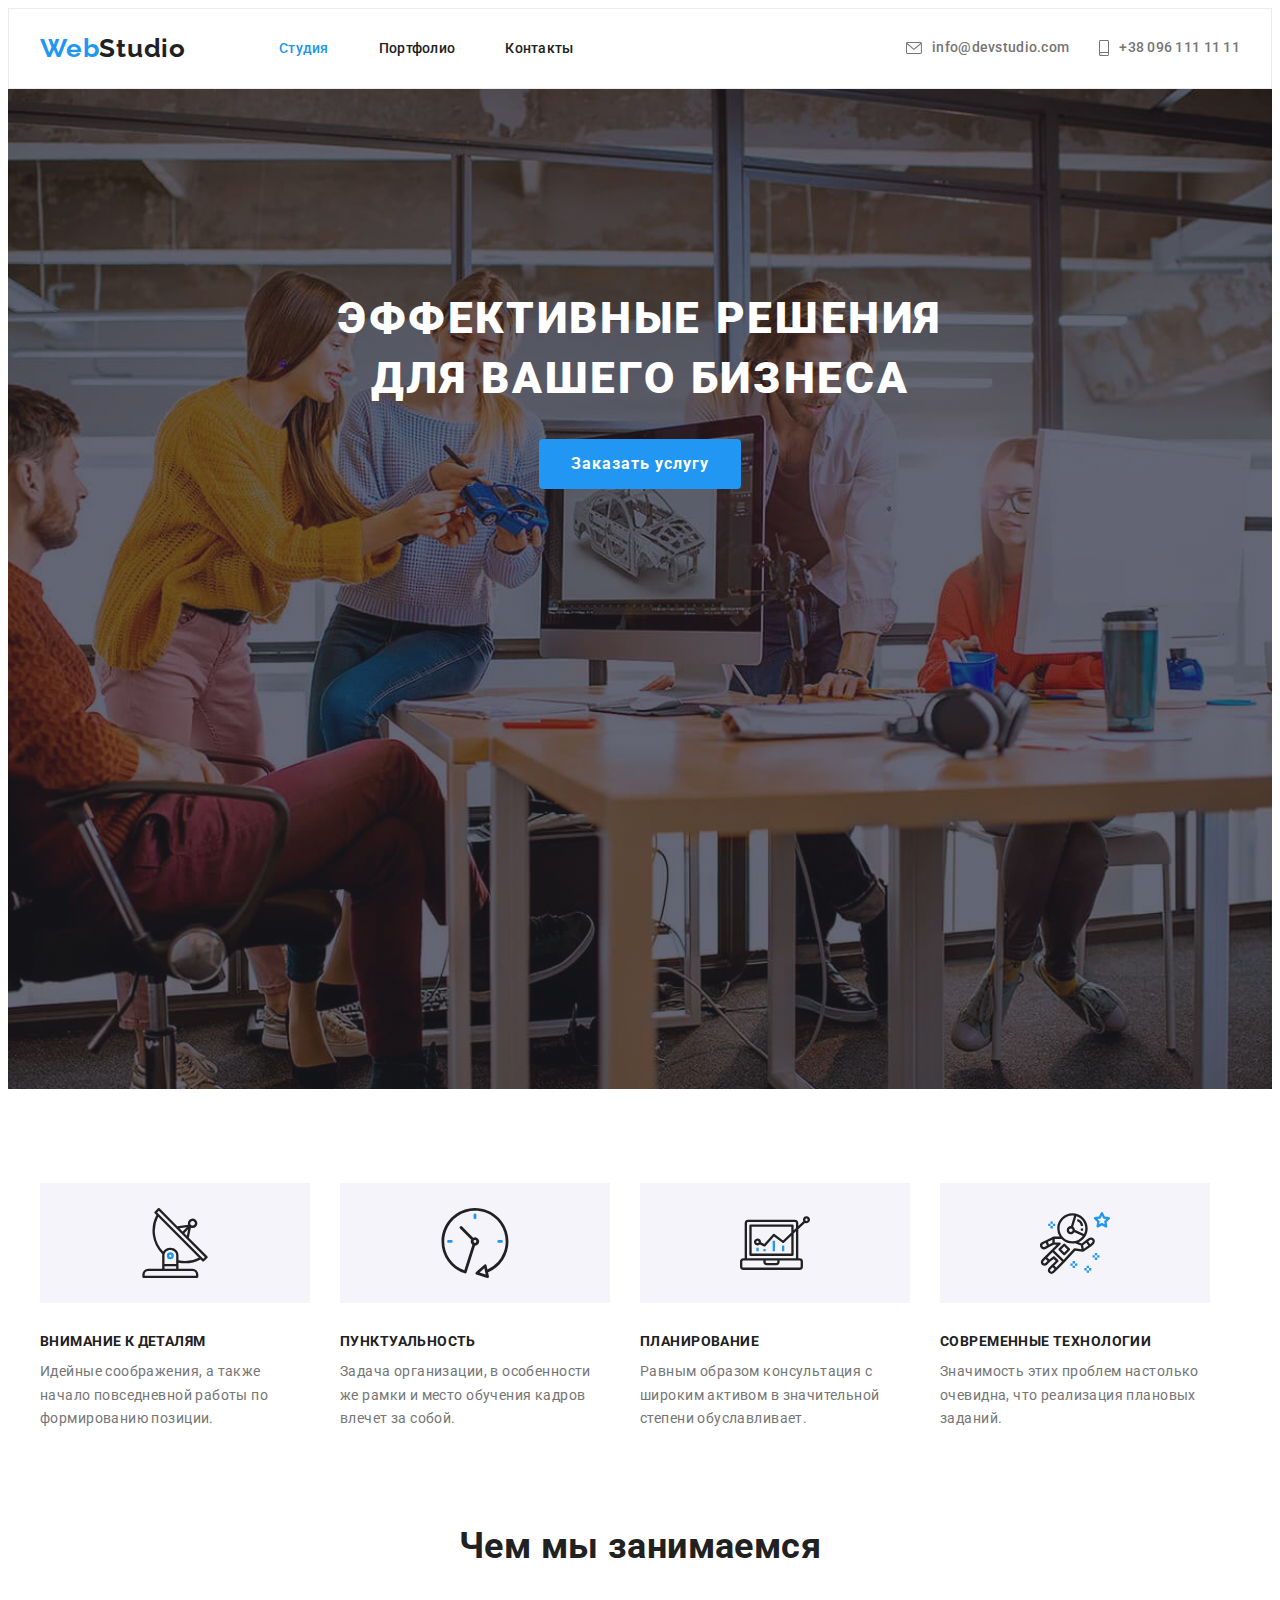
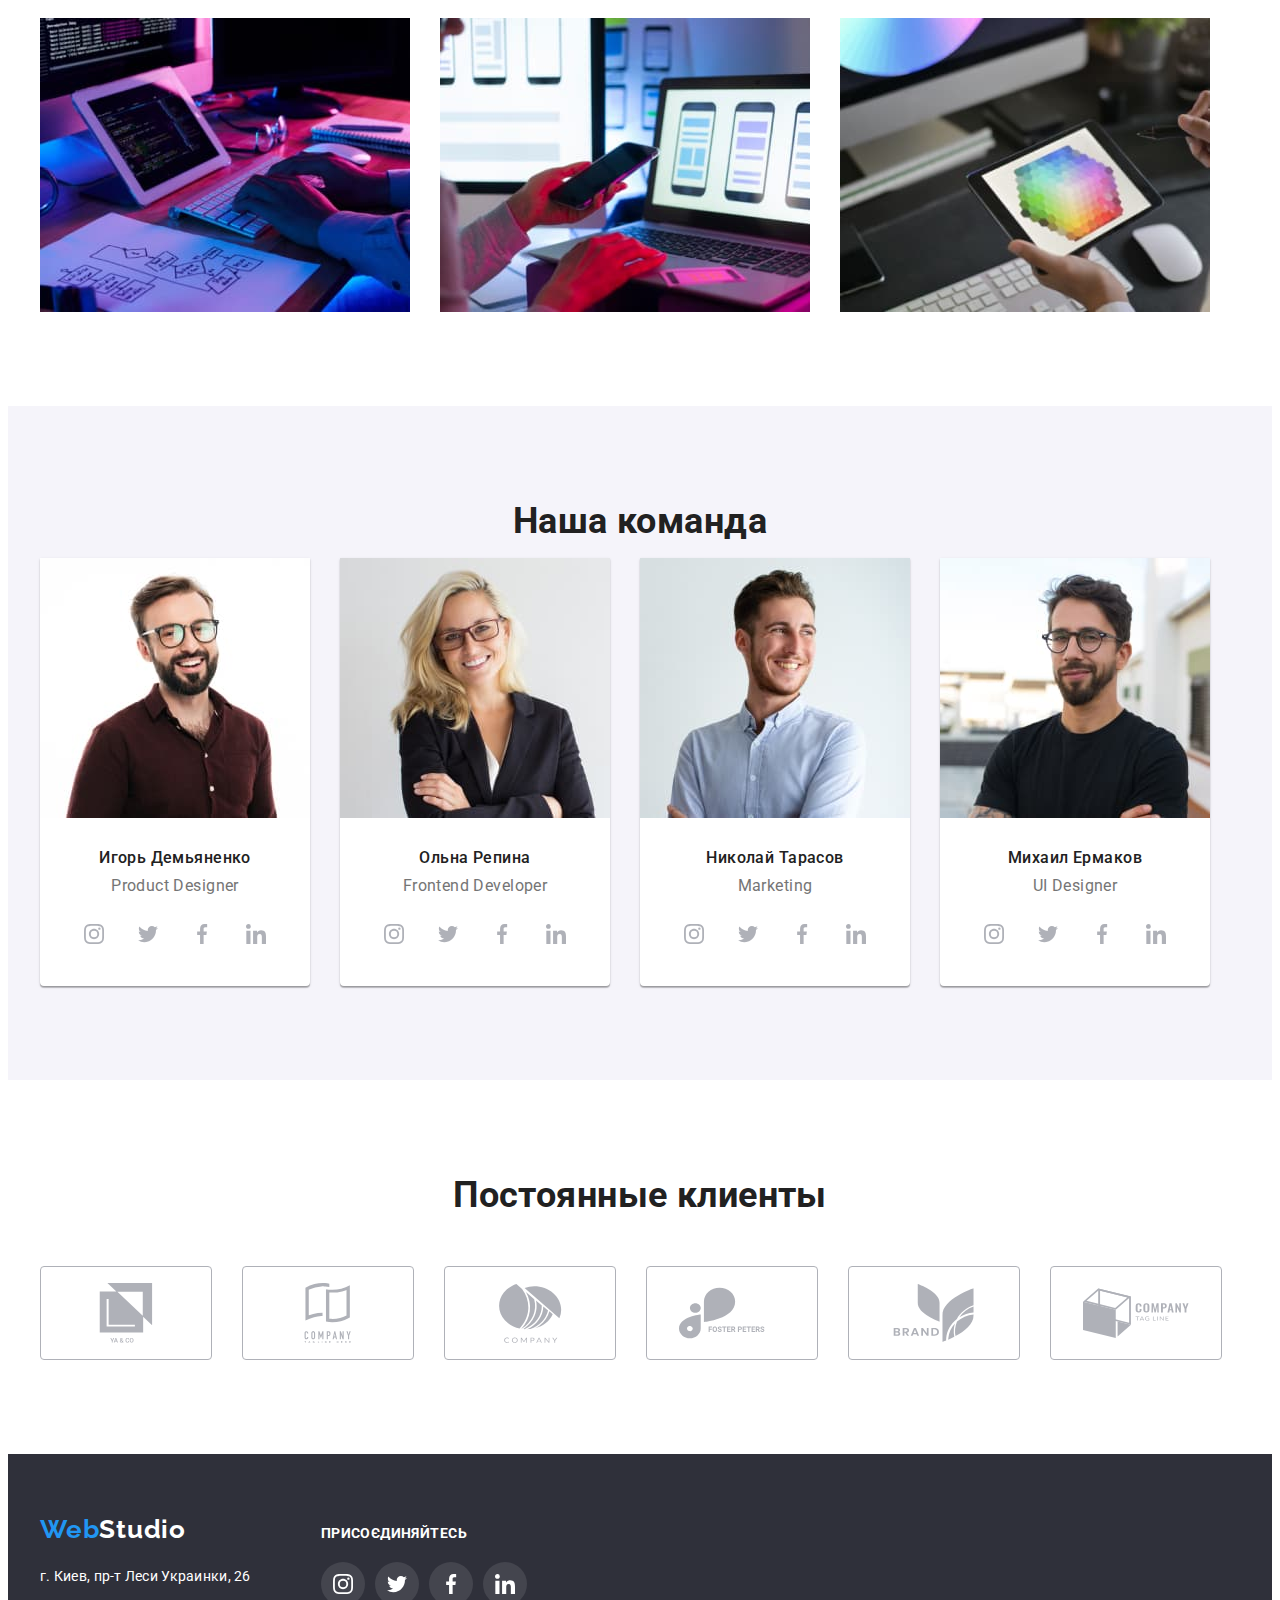
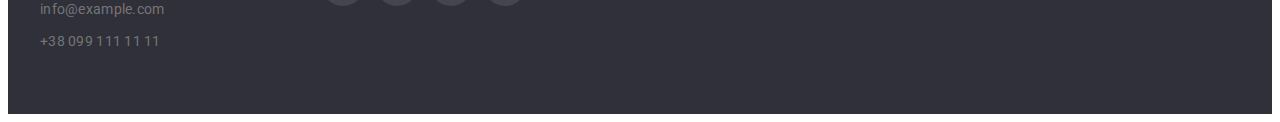
==== commit 8dae4700: "v.010" ====
--- a/index.html
+++ b/index.html
@@ -535,11 +535,11 @@
           </address>
         </div>
         <div class="join">
-          <h3 class="title">Присоєдиняйтесь</h3>
+          <p class="join-title">Присоєдиняйтесь</p>
           <ul class="list list-social">
             <li class="social-unit">
               <a
-                class="social-team-link"
+                class="social-join-link"
                 href="#"
                 target="_blank"
                 rel="noopener noreferrer"
@@ -553,7 +553,7 @@
 
             <li class="social-unit">
               <a
-                class="social-team-link"
+                class="social-join-link"
                 href="#"
                 target="_blank"
                 rel="noopener noreferrer"
@@ -567,7 +567,7 @@
 
             <li class="social-unit">
               <a
-                class="social-team-link"
+                class="social-join-link"
                 href="#"
                 target="_blank"
                 rel="noopener noreferrer"
@@ -581,7 +581,7 @@
 
             <li class="social-unit">
               <a
-                class="social-team-link"
+                class="social-join-link"
                 href="#"
                 target="_blank"
                 rel="noopener noreferrer"
--- a/css/styless.css
+++ b/css/styless.css
@@ -101,6 +101,7 @@
 }
 .header svg {
   margin-right: 10px;
+  fill: currentColor;
 }
 .link {
   font-weight: 500;
@@ -114,7 +115,6 @@
 .adress:hover,
 .adress:focus {
   color: var(--blue-color);
-  fill: var(--blue-color);
 }
 .hero {
   max-width: 1600px;
@@ -195,7 +195,6 @@
   /* identical to box height */
   color: var(--title-color);
 }
-.join .title,
 .specialties .title {
   font-weight: 700;
   font-size: 14px;
@@ -233,9 +232,11 @@
 }
 .text-team-unit {
   padding-top: 30px;
+  padding-bottom: 30px;
 }
 .list-unit {
-  padding-bottom: 30px;
+  background-color: var(--white-color);
+  border-radius: 0px 0px 4px 4px;
   box-shadow: 0px 2px 1px 0px #00000033, 0px 1px 1px 0px #00000024, 0px 1px 3px 0px #0000001f;
 }
 .list-unit:not(:last-child) {
@@ -256,20 +257,25 @@
 .social-unit:not(:last-child) {
   margin-right: 10px;
 }
+.team svg,
+.clients svg,
+.join svg {
+  fill: currentColor;
+}
 .social-team-link {
   display: flex;
   justify-content: center;
   align-items: center;
   width: 44px;
   height: 44px;
-  fill: var(--main-icon-color);
+  color: var(--main-icon-color);
+  border-radius: 50%;
 }
 
 .social-team-link:hover,
 .social-team-link:focus {
   background-color: var(--blue-color);
-  border-radius: 50%;
-  fill: var(--white-color);
+  color: var(--white-color);
 }
 
 .clients-item:not(:last-child) {
@@ -277,17 +283,18 @@
 }
 .client-link {
   display: flex;
+  justify-content: center;
+  align-items: center;
   width: 170px;
   height: 92px;
-  padding: 16px 32px;
   border: 1px solid #afb1b8;
   border-radius: 4px;
-  fill: var(--main-icon-color);
+  color: var(--main-icon-color);
 }
 .client-link:hover,
 .client-link:focus {
   border-color: var(--blue-color);
-  fill: var(--blue-color);
+  color: var(--blue-color);
 }
 
 .footer {
@@ -296,32 +303,42 @@
 }
 .footer .container {
   display: flex;
+  align-items: baseline;
 }
 .adress {
   margin-right: 70px;
 }
-.join {
-  display: flex;
-  flex-direction: column;
-  padding-top: 12px;
+.join-title {
+  color: var(--white-color);
+  font-weight: 700;
+  font-size: 14px;
+  line-height: 1.14;
+  letter-spacing: 0.03em;
+  text-transform: uppercase;
+  margin-bottom: 20px;
 }
 .join .title {
   color: var(--white-color);
 }
-
 .join .list {
   display: flex;
 }
+
 .join .social-icon {
-  fill: var(--white-color);
-}
-.join .social-team-link {
+  color: var(--white-color);
+}
+.social-join-link {
   border-radius: 50%;
   background-color: #ffffff1a;
-}
-
-.join .social-team-link:hover,
-.join .social-team-link:focus {
+  display: flex;
+  justify-content: center;
+  align-items: center;
+  width: 44px;
+  height: 44px;
+}
+
+.social-join-link:hover,
+.social-join-link:focus {
   background-color: var(--blue-color);
 }
 .footer .log {
